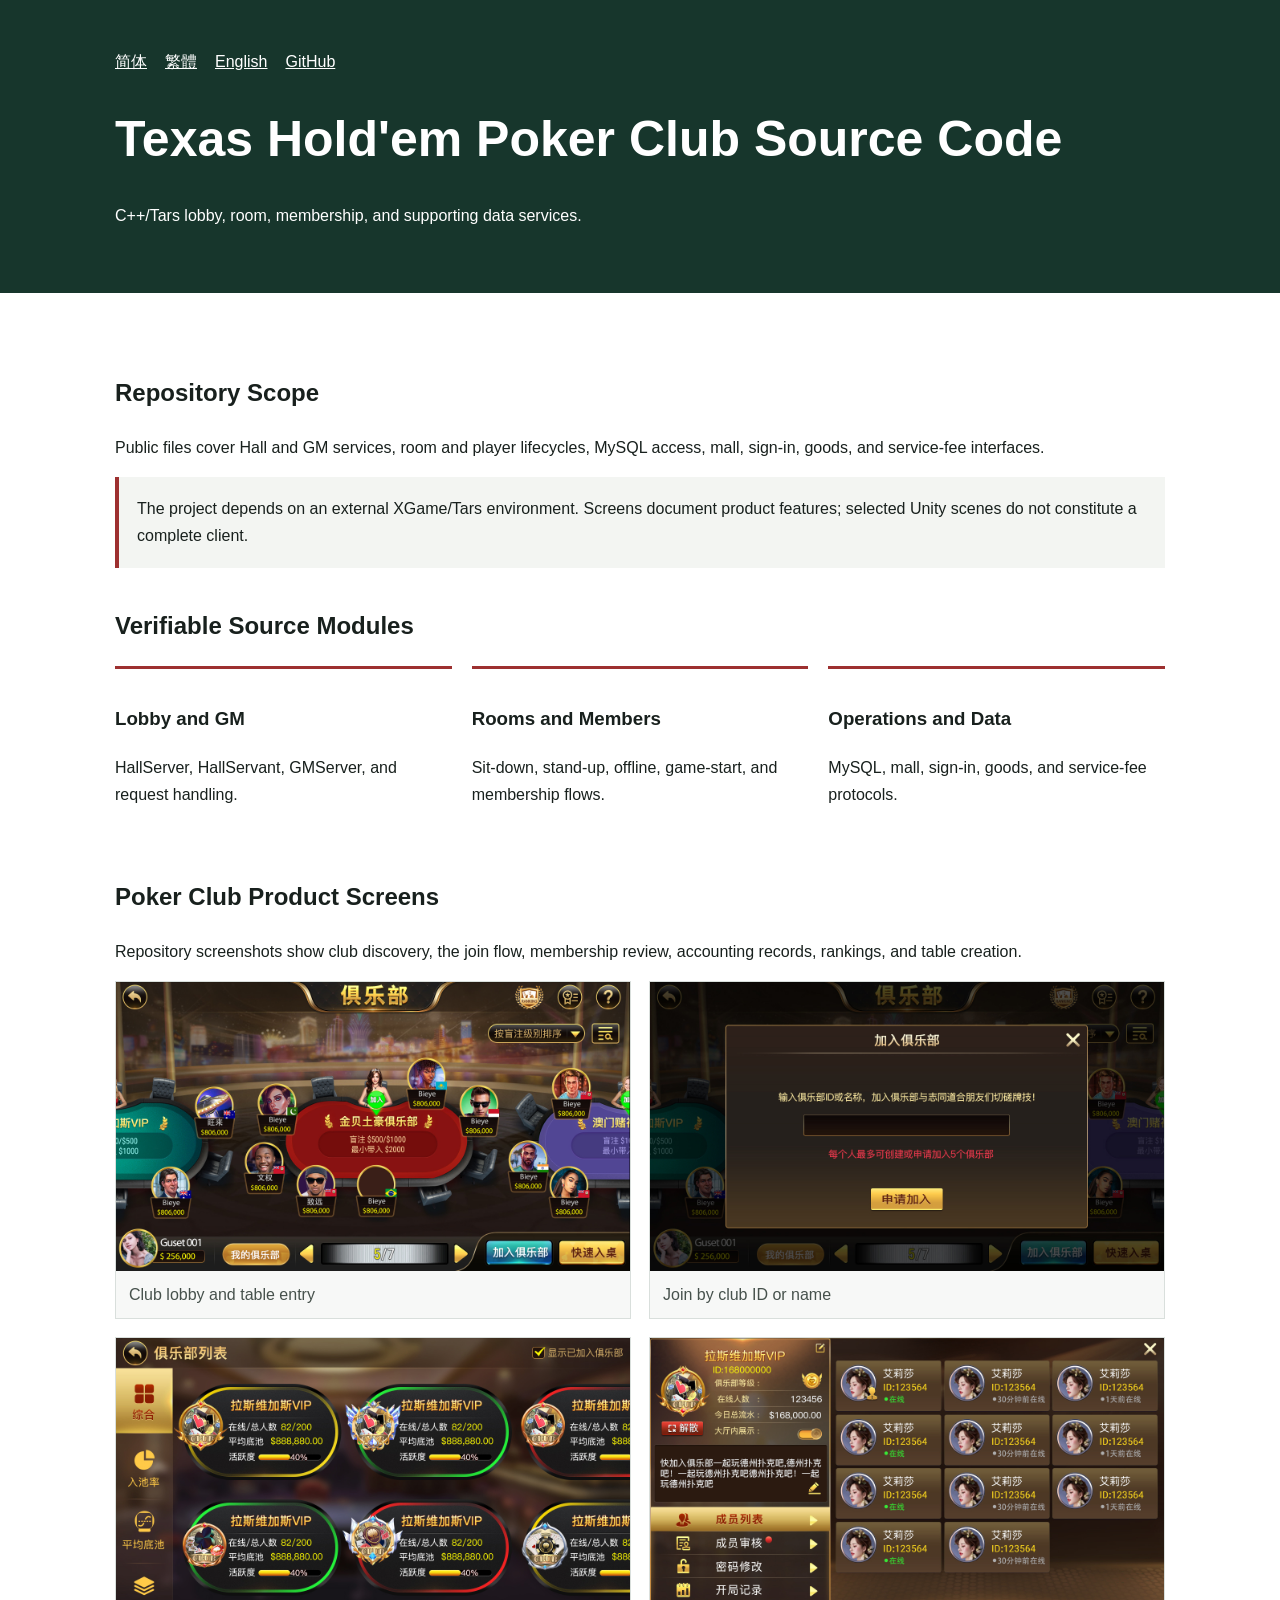
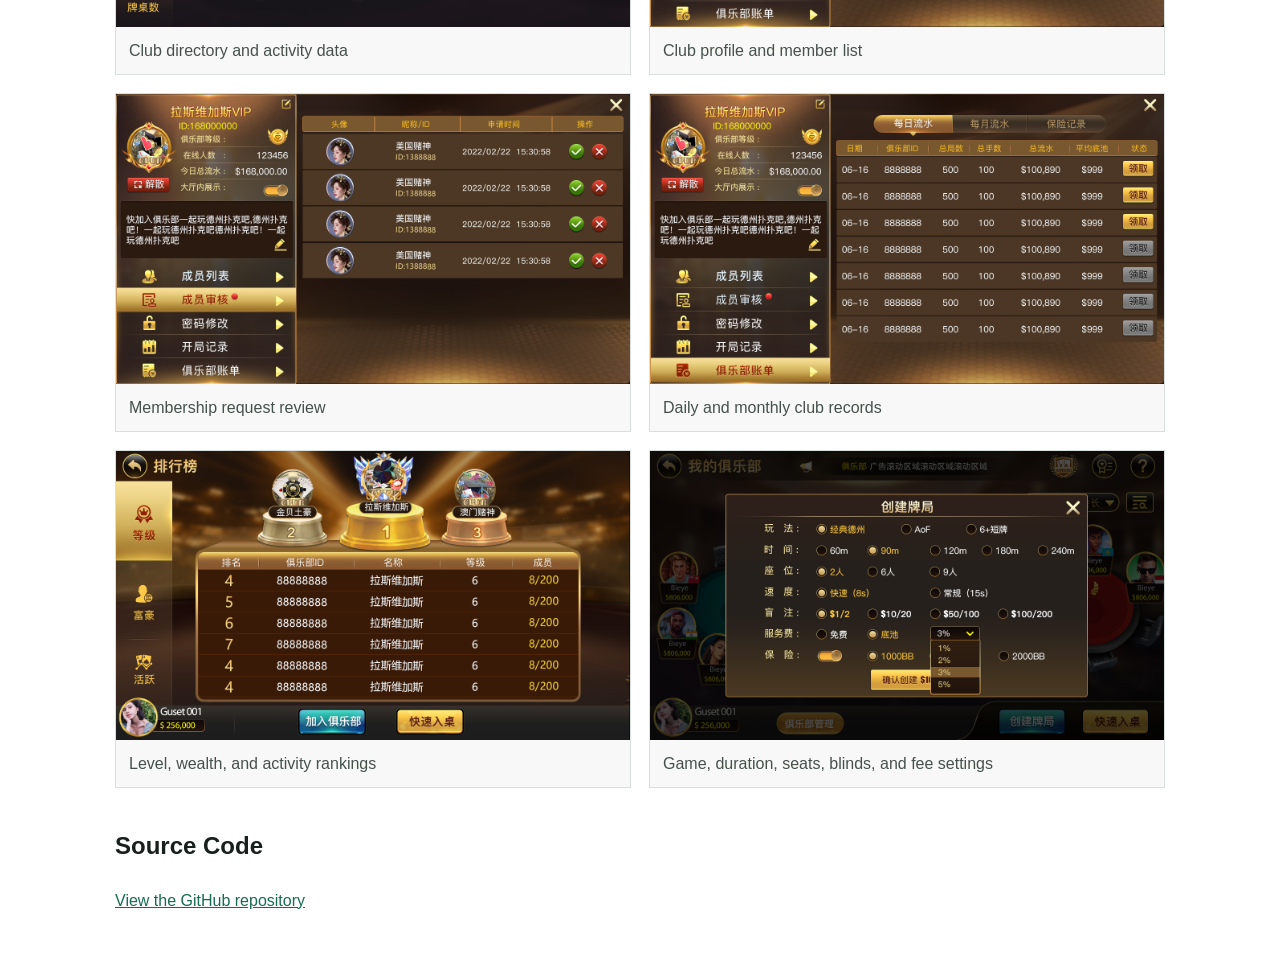
==== docs/en/index.html @ e35bd9e3 "Add files via upload" ====
<!doctype html>
<html lang="en"><head><meta charset="utf-8"><meta name="viewport" content="width=device-width,initial-scale=1"><title>Texas Hold'em Poker Club Source Code - C++ Tars Services</title><meta name="description" content="Texas Hold'em poker club source code with product screens for club discovery, member review, accounting, rankings and table creation, plus C++/Tars and MySQL services."><meta name="robots" content="index,follow,max-image-preview:large"><link rel="canonical" href="https://masterai-top.github.io/TexasHoldem-Club-Source/en/"><link rel="alternate" hreflang="zh-CN" href="https://masterai-top.github.io/TexasHoldem-Club-Source/zh-cn/"><link rel="alternate" hreflang="zh-TW" href="https://masterai-top.github.io/TexasHoldem-Club-Source/zh-tw/"><link rel="alternate" hreflang="en" href="https://masterai-top.github.io/TexasHoldem-Club-Source/en/"><link rel="alternate" hreflang="x-default" href="https://masterai-top.github.io/TexasHoldem-Club-Source/zh-cn/"><link rel="stylesheet" href="../styles.css"><meta property="og:type" content="website"><meta property="og:title" content="Texas Hold'em Poker Club Source Code"><meta property="og:image" content="https://masterai-top.github.io/TexasHoldem-Club-Source/assets/screenshots/01.jpg"><script type="application/ld+json">{"@context":"https://schema.org","@type":"SoftwareSourceCode","name":"Texas Hold'em Poker Club Source Code","codeRepository":"https://github.com/masterai-top/TexasHoldem-Club-Source","url":"https://masterai-top.github.io/TexasHoldem-Club-Source/en/","programmingLanguage":["C++","Tars IDL"],"image":"https://masterai-top.github.io/TexasHoldem-Club-Source/assets/screenshots/01.jpg","inLanguage":"en"}</script></head>
<body><header><nav><a href="../zh-cn/">简体</a><a href="../zh-tw/">繁體</a><a href="../en/">English</a><a href="https://github.com/masterai-top/TexasHoldem-Club-Source">GitHub</a></nav><div class="wrap"><h1>Texas Hold'em Poker Club Source Code</h1><p>C++/Tars lobby, room, membership, and supporting data services.</p></div></header><main><section><h2>Repository Scope</h2><p>Public files cover Hall and GM services, room and player lifecycles, MySQL access, mall, sign-in, goods, and service-fee interfaces.</p><div class="note">The project depends on an external XGame/Tars environment. Screens document product features; selected Unity scenes do not constitute a complete client.</div></section><section><h2>Verifiable Source Modules</h2><div class="grid"><div class="item"><h3>Lobby and GM</h3><p>HallServer, HallServant, GMServer, and request handling.</p></div><div class="item"><h3>Rooms and Members</h3><p>Sit-down, stand-up, offline, game-start, and membership flows.</p></div><div class="item"><h3>Operations and Data</h3><p>MySQL, mall, sign-in, goods, and service-fee protocols.</p></div></div></section><section><h2>Poker Club Product Screens</h2><p>Repository screenshots show club discovery, the join flow, membership review, accounting records, rankings, and table creation.</p><div class="gallery"><figure><img src="../assets/screenshots/01.jpg" alt="Texas Holdem poker club lobby and club tables" loading="eager"><figcaption>Club lobby and table entry</figcaption></figure><figure><img src="../assets/screenshots/03.jpg" alt="Texas Holdem poker club join request screen" loading="lazy"><figcaption>Join by club ID or name</figcaption></figure><figure><img src="../assets/screenshots/04.jpg" alt="Poker club directory with activity data" loading="lazy"><figcaption>Club directory and activity data</figcaption></figure><figure><img src="../assets/screenshots/05.jpg" alt="Texas Holdem poker club member management" loading="lazy"><figcaption>Club profile and member list</figcaption></figure><figure><img src="../assets/screenshots/06.jpg" alt="Poker club membership approval interface" loading="lazy"><figcaption>Membership request review</figcaption></figure><figure><img src="../assets/screenshots/07.jpg" alt="Poker club accounting and activity records" loading="lazy"><figcaption>Daily and monthly club records</figcaption></figure><figure><img src="../assets/screenshots/10.jpg" alt="Texas Holdem poker club ranking screen" loading="lazy"><figcaption>Level, wealth, and activity rankings</figcaption></figure><figure><img src="../assets/screenshots/13.jpg" alt="Texas Holdem poker club table creation settings" loading="lazy"><figcaption>Game, duration, seats, blinds, and fee settings</figcaption></figure></div></section><section><h2>Source Code</h2><p><a href="https://github.com/masterai-top/TexasHoldem-Club-Source">View the GitHub repository</a></p></section></main></body></html>
---- docs/styles.css ----
body{margin:0;font:16px/1.7 Arial,"Microsoft YaHei",sans-serif;color:#18201d;background:#fff}header{padding:48px 22px;background:#17362c;color:#fff}nav,main,.wrap{max-width:1050px;margin:auto}nav a{color:#fff;margin-right:18px}h1{font-size:clamp(32px,5vw,50px);line-height:1.2;letter-spacing:0}h2{margin-top:38px;letter-spacing:0}main{padding:42px 22px}.grid{display:grid;grid-template-columns:repeat(3,1fr);gap:20px}.item{border-top:3px solid #9d3030;padding:15px 0}.note{background:#f3f5f2;border-left:4px solid #9d3030;padding:18px}.gallery{display:grid;grid-template-columns:repeat(2,minmax(0,1fr));gap:18px}.gallery figure{margin:0;border:1px solid #d9dfdc;background:#f7f8f7}.gallery img{display:block;width:100%;height:auto;aspect-ratio:16/9;object-fit:cover}.gallery figcaption{padding:10px 13px;color:#46514c}a{color:#176b52}@media(max-width:700px){.grid,.gallery{grid-template-columns:1fr}}
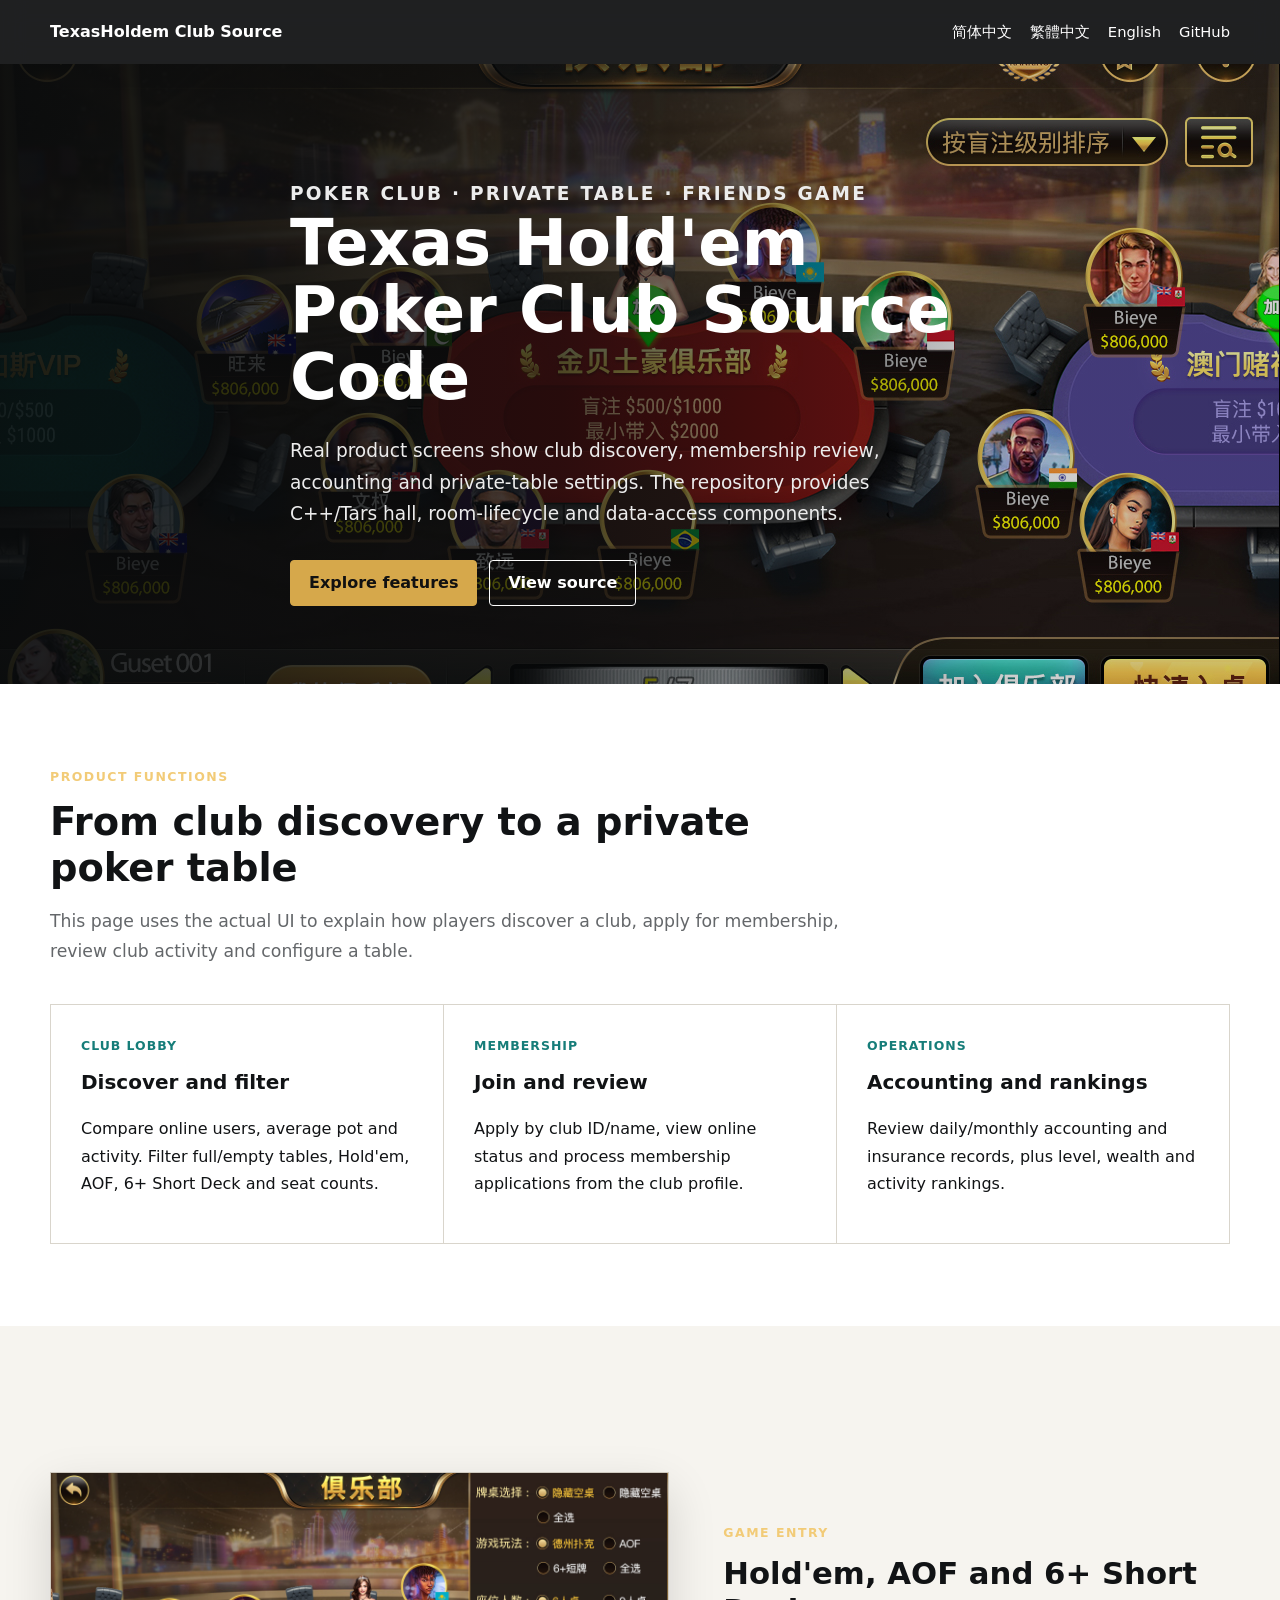
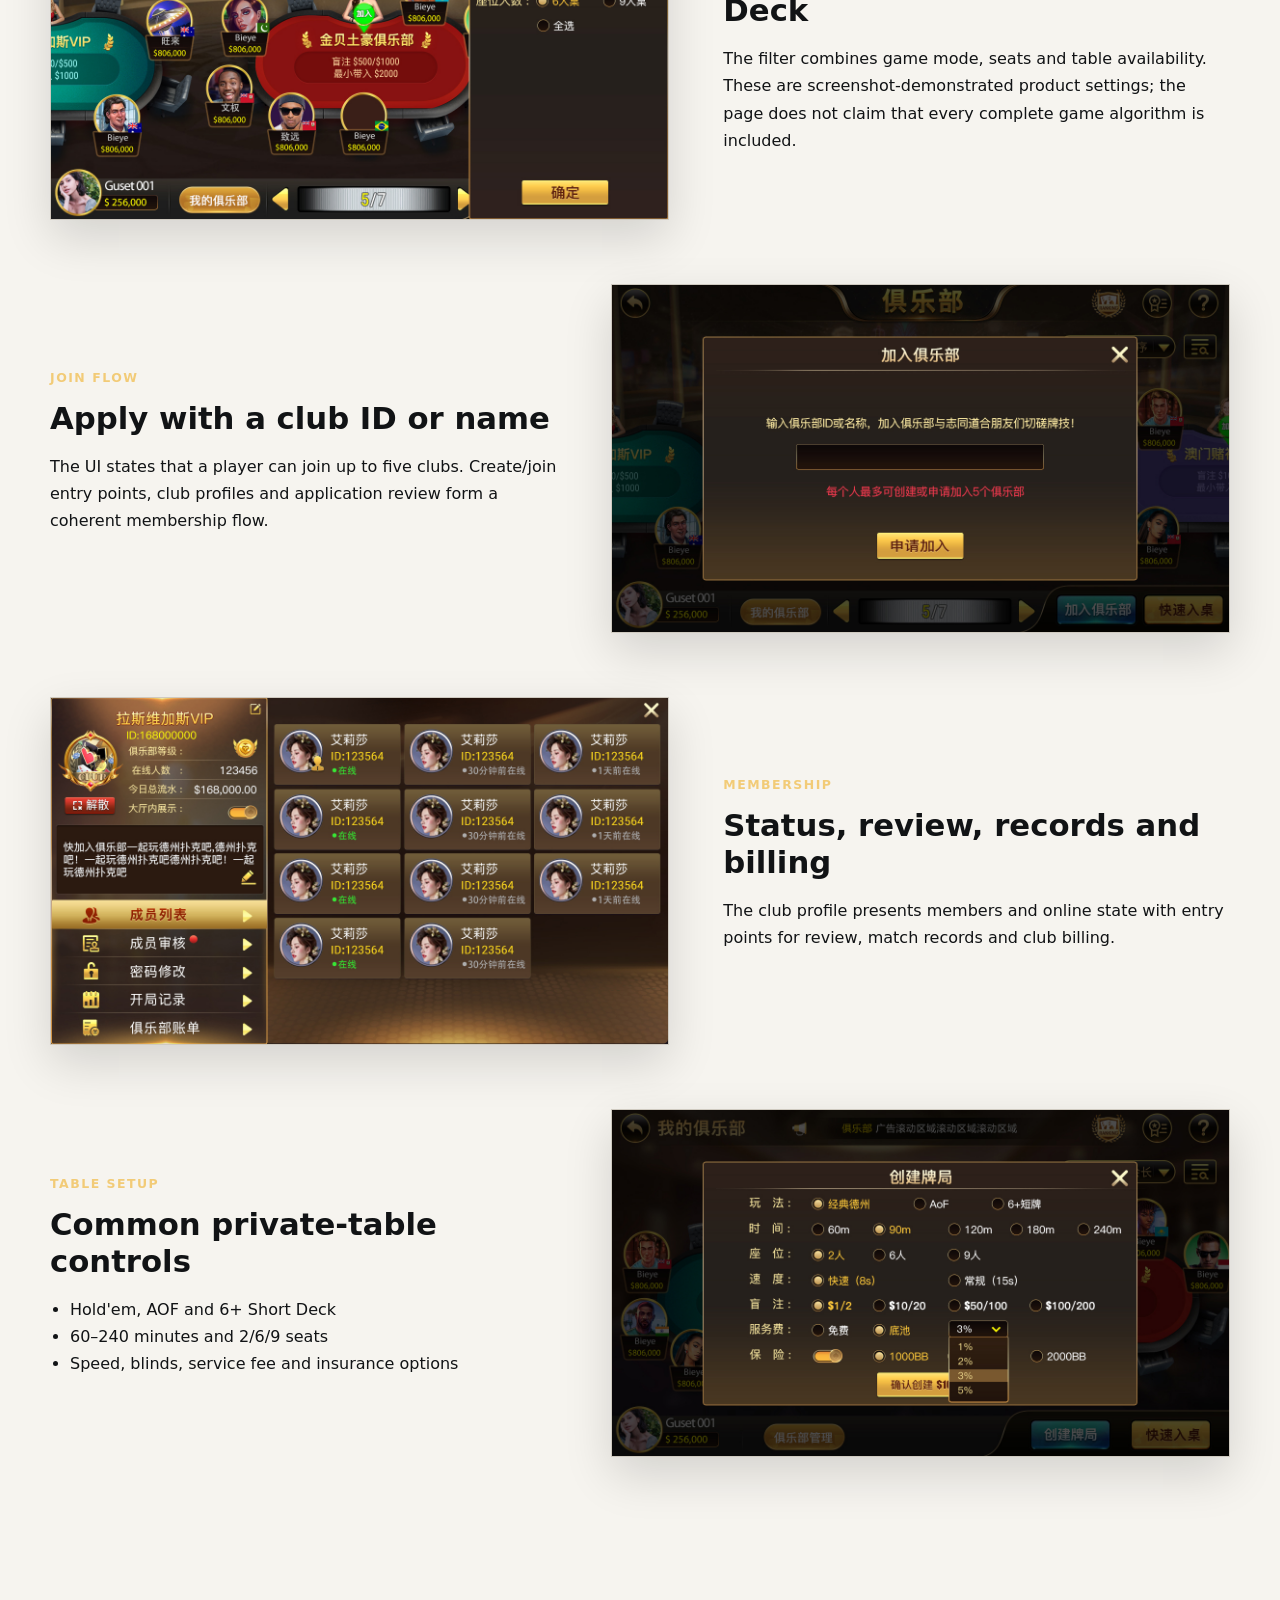
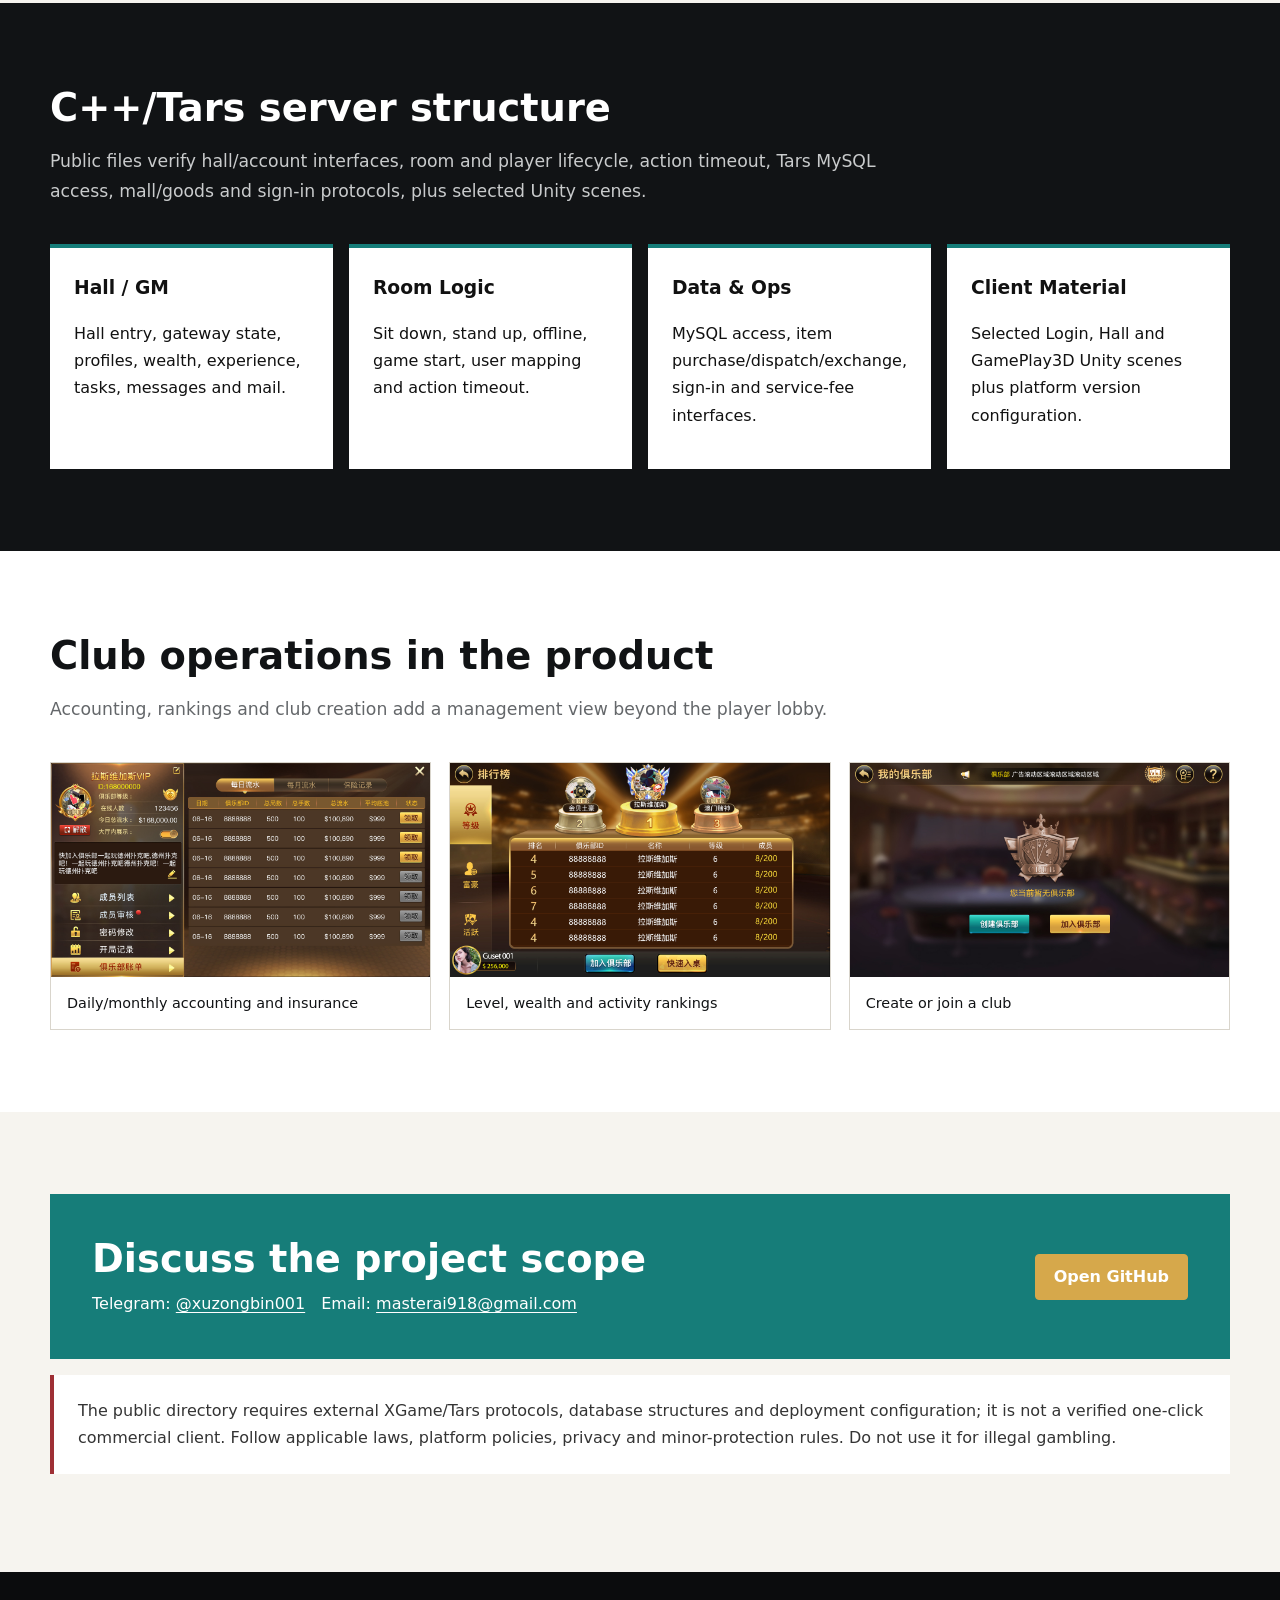
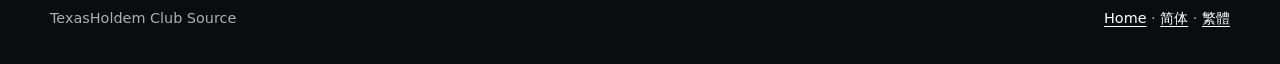
==== commit 8747b7db: "Add files via upload" ====
--- a/docs/en/index.html
+++ b/docs/en/index.html
@@ -1,3 +1,7 @@
-<!doctype html>
-<html lang="en"><head><meta charset="utf-8"><meta name="viewport" content="width=device-width,initial-scale=1"><title>Texas Hold'em Poker Club Source Code - C++ Tars Services</title><meta name="description" content="Texas Hold'em poker club source code with product screens for club discovery, member review, accounting, rankings and table creation, plus C++/Tars and MySQL services."><meta name="robots" content="index,follow,max-image-preview:large"><link rel="canonical" href="https://masterai-top.github.io/TexasHoldem-Club-Source/en/"><link rel="alternate" hreflang="zh-CN" href="https://masterai-top.github.io/TexasHoldem-Club-Source/zh-cn/"><link rel="alternate" hreflang="zh-TW" href="https://masterai-top.github.io/TexasHoldem-Club-Source/zh-tw/"><link rel="alternate" hreflang="en" href="https://masterai-top.github.io/TexasHoldem-Club-Source/en/"><link rel="alternate" hreflang="x-default" href="https://masterai-top.github.io/TexasHoldem-Club-Source/zh-cn/"><link rel="stylesheet" href="../styles.css"><meta property="og:type" content="website"><meta property="og:title" content="Texas Hold'em Poker Club Source Code"><meta property="og:image" content="https://masterai-top.github.io/TexasHoldem-Club-Source/assets/screenshots/01.jpg"><script type="application/ld+json">{"@context":"https://schema.org","@type":"SoftwareSourceCode","name":"Texas Hold'em Poker Club Source Code","codeRepository":"https://github.com/masterai-top/TexasHoldem-Club-Source","url":"https://masterai-top.github.io/TexasHoldem-Club-Source/en/","programmingLanguage":["C++","Tars IDL"],"image":"https://masterai-top.github.io/TexasHoldem-Club-Source/assets/screenshots/01.jpg","inLanguage":"en"}</script></head>
-<body><header><nav><a href="../zh-cn/">简体</a><a href="../zh-tw/">繁體</a><a href="../en/">English</a><a href="https://github.com/masterai-top/TexasHoldem-Club-Source">GitHub</a></nav><div class="wrap"><h1>Texas Hold'em Poker Club Source Code</h1><p>C++/Tars lobby, room, membership, and supporting data services.</p></div></header><main><section><h2>Repository Scope</h2><p>Public files cover Hall and GM services, room and player lifecycles, MySQL access, mall, sign-in, goods, and service-fee interfaces.</p><div class="note">The project depends on an external XGame/Tars environment. Screens document product features; selected Unity scenes do not constitute a complete client.</div></section><section><h2>Verifiable Source Modules</h2><div class="grid"><div class="item"><h3>Lobby and GM</h3><p>HallServer, HallServant, GMServer, and request handling.</p></div><div class="item"><h3>Rooms and Members</h3><p>Sit-down, stand-up, offline, game-start, and membership flows.</p></div><div class="item"><h3>Operations and Data</h3><p>MySQL, mall, sign-in, goods, and service-fee protocols.</p></div></div></section><section><h2>Poker Club Product Screens</h2><p>Repository screenshots show club discovery, the join flow, membership review, accounting records, rankings, and table creation.</p><div class="gallery"><figure><img src="../assets/screenshots/01.jpg" alt="Texas Holdem poker club lobby and club tables" loading="eager"><figcaption>Club lobby and table entry</figcaption></figure><figure><img src="../assets/screenshots/03.jpg" alt="Texas Holdem poker club join request screen" loading="lazy"><figcaption>Join by club ID or name</figcaption></figure><figure><img src="../assets/screenshots/04.jpg" alt="Poker club directory with activity data" loading="lazy"><figcaption>Club directory and activity data</figcaption></figure><figure><img src="../assets/screenshots/05.jpg" alt="Texas Holdem poker club member management" loading="lazy"><figcaption>Club profile and member list</figcaption></figure><figure><img src="../assets/screenshots/06.jpg" alt="Poker club membership approval interface" loading="lazy"><figcaption>Membership request review</figcaption></figure><figure><img src="../assets/screenshots/07.jpg" alt="Poker club accounting and activity records" loading="lazy"><figcaption>Daily and monthly club records</figcaption></figure><figure><img src="../assets/screenshots/10.jpg" alt="Texas Holdem poker club ranking screen" loading="lazy"><figcaption>Level, wealth, and activity rankings</figcaption></figure><figure><img src="../assets/screenshots/13.jpg" alt="Texas Holdem poker club table creation settings" loading="lazy"><figcaption>Game, duration, seats, blinds, and fee settings</figcaption></figure></div></section><section><h2>Source Code</h2><p><a href="https://github.com/masterai-top/TexasHoldem-Club-Source">View the GitHub repository</a></p></section></main></body></html>
+<!doctype html><html lang="en"><head><meta charset="utf-8"><meta name="viewport" content="width=device-width,initial-scale=1"><title>Poker Club Source Code | C++ Tars</title><meta name="description" content="Texas Holdem poker club source code with real screens for club discovery, membership review, accounting, rankings, private tables, AOF and short deck settings."><meta name="robots" content="index,follow,max-image-preview:large"><link rel="canonical" href="https://masterai-top.github.io/TexasHoldem-Club-Source/en/"><link rel="alternate" hreflang="zh-CN" href="https://masterai-top.github.io/TexasHoldem-Club-Source/zh-cn/"><link rel="alternate" hreflang="zh-TW" href="https://masterai-top.github.io/TexasHoldem-Club-Source/zh-tw/"><link rel="alternate" hreflang="en" href="https://masterai-top.github.io/TexasHoldem-Club-Source/en/"><link rel="alternate" hreflang="x-default" href="https://masterai-top.github.io/TexasHoldem-Club-Source/"><link rel="stylesheet" href="../assets/style.css"><meta property="og:title" content="Poker Club Source Code"><meta property="og:image" content="https://masterai-top.github.io/TexasHoldem-Club-Source/assets/screenshots/11.jpg"></head>
+<body><nav class="topbar"><div class="wrap"><a class="brand" href="../">TexasHoldem Club Source</a><div class="nav"><a href="../zh-cn/">简体中文</a><a href="../zh-tw/">繁體中文</a><a href="./">English</a><a href="https://github.com/masterai-top/TexasHoldem-Club-Source">GitHub</a></div></div></nav><header class="hero"><div class="wrap hero-content"><p class="eyebrow">Poker Club · Private Table · Friends Game</p><h1>Texas Hold'em Poker Club Source Code</h1><p>Real product screens show club discovery, membership review, accounting and private-table settings. The repository provides C++/Tars hall, room-lifecycle and data-access components.</p><div class="actions"><a class="button" href="#features">Explore features</a><a class="button secondary" href="https://github.com/masterai-top/TexasHoldem-Club-Source">View source</a></div></div></header>
+<main><section class="section white" id="features"><div class="wrap"><p class="eyebrow">Product Functions</p><h2>From club discovery to a private poker table</h2><p class="lead">This page uses the actual UI to explain how players discover a club, apply for membership, review club activity and configure a table.</p><div class="feature-grid"><article class="feature"><b>Club Lobby</b><h3>Discover and filter</h3><p>Compare online users, average pot and activity. Filter full/empty tables, Hold'em, AOF, 6+ Short Deck and seat counts.</p></article><article class="feature"><b>Membership</b><h3>Join and review</h3><p>Apply by club ID/name, view online status and process membership applications from the club profile.</p></article><article class="feature"><b>Operations</b><h3>Accounting and rankings</h3><p>Review daily/monthly accounting and insurance records, plus level, wealth and activity rankings.</p></article></div></div></section>
+<section class="section"><div class="wrap"><div class="story"><div class="story-media"><img src="../assets/screenshots/02.jpg" alt="Poker club Holdem AOF short deck and seat filters"></div><div class="story-copy"><p class="eyebrow">Game Entry</p><h3>Hold'em, AOF and 6+ Short Deck</h3><p>The filter combines game mode, seats and table availability. These are screenshot-demonstrated product settings; the page does not claim that every complete game algorithm is included.</p></div></div><div class="story reverse"><div class="story-media"><img src="../assets/screenshots/03.jpg" alt="Join a poker club by ID or name"></div><div class="story-copy"><p class="eyebrow">Join Flow</p><h3>Apply with a club ID or name</h3><p>The UI states that a player can join up to five clubs. Create/join entry points, club profiles and application review form a coherent membership flow.</p></div></div><div class="story"><div class="story-media"><img src="../assets/screenshots/05.jpg" alt="Poker club member list and management entries"></div><div class="story-copy"><p class="eyebrow">Membership</p><h3>Status, review, records and billing</h3><p>The club profile presents members and online state with entry points for review, match records and club billing.</p></div></div><div class="story reverse"><div class="story-media"><img src="../assets/screenshots/13.jpg" alt="Texas Holdem private table blinds seats and service fee settings"></div><div class="story-copy"><p class="eyebrow">Table Setup</p><h3>Common private-table controls</h3><ul><li>Hold'em, AOF and 6+ Short Deck</li><li>60–240 minutes and 2/6/9 seats</li><li>Speed, blinds, service fee and insurance options</li></ul></div></div></div></section>
+<section class="section dark"><div class="wrap"><h2>C++/Tars server structure</h2><p class="lead">Public files verify hall/account interfaces, room and player lifecycle, action timeout, Tars MySQL access, mall/goods and sign-in protocols, plus selected Unity scenes.</p><div class="architecture"><article class="layer"><h3>Hall / GM</h3><p>Hall entry, gateway state, profiles, wealth, experience, tasks, messages and mail.</p></article><article class="layer"><h3>Room Logic</h3><p>Sit down, stand up, offline, game start, user mapping and action timeout.</p></article><article class="layer"><h3>Data & Ops</h3><p>MySQL access, item purchase/dispatch/exchange, sign-in and service-fee interfaces.</p></article><article class="layer"><h3>Client Material</h3><p>Selected Login, Hall and GamePlay3D Unity scenes plus platform version configuration.</p></article></div></div></section>
+<section class="section white"><div class="wrap"><h2>Club operations in the product</h2><p class="lead">Accounting, rankings and club creation add a management view beyond the player lobby.</p><div class="gallery"><figure><img src="../assets/screenshots/07.jpg" alt="Poker club daily monthly accounting and insurance"><figcaption>Daily/monthly accounting and insurance</figcaption></figure><figure><img src="../assets/screenshots/10.jpg" alt="Poker club level wealth and activity rankings"><figcaption>Level, wealth and activity rankings</figcaption></figure><figure><img src="../assets/screenshots/12.jpg" alt="Create or join a Texas Holdem poker club"><figcaption>Create or join a club</figcaption></figure></div></div></section>
+<section class="section"><div class="wrap"><div class="contact"><div><h2>Discuss the project scope</h2><p>Telegram: <a href="https://t.me/xuzongbin001">@xuzongbin001</a>　Email: <a href="mailto:masterai918@gmail.com">masterai918@gmail.com</a></p></div><a class="button" href="https://github.com/masterai-top/TexasHoldem-Club-Source">Open GitHub</a></div><p class="scope">The public directory requires external XGame/Tars protocols, database structures and deployment configuration; it is not a verified one-click commercial client. Follow applicable laws, platform policies, privacy and minor-protection rules. Do not use it for illegal gambling.</p></div></section></main><footer class="footer"><div class="wrap"><span>TexasHoldem Club Source</span><span><a href="../">Home</a> · <a href="../zh-cn/">简体</a> · <a href="../zh-tw/">繁體</a></span></div></footer></body></html>
--- a/docs/assets/style.css
+++ b/docs/assets/style.css
@@ -0,0 +1 @@
+:root{--ink:#111315;--paper:#f6f4ef;--white:#fff;--gold:#d6a84b;--teal:#167d79;--red:#9e2f35;--muted:#64676a;--line:#d9d5cc;--max:1180px}*{box-sizing:border-box}html{scroll-behavior:smooth}body{margin:0;background:var(--paper);color:var(--ink);font-family:Inter,"Noto Sans SC","Noto Sans TC",system-ui,-apple-system,"Segoe UI",sans-serif;line-height:1.7}a{color:var(--teal);text-decoration-thickness:1px;text-underline-offset:3px}img{display:block;max-width:100%}.wrap{width:min(var(--max),calc(100% - 40px));margin:auto}.topbar{position:sticky;top:0;z-index:20;background:rgba(17,19,21,.94);backdrop-filter:blur(12px);color:#fff}.topbar .wrap{min-height:64px;display:flex;align-items:center;justify-content:space-between;gap:24px}.brand{color:#fff;text-decoration:none;font-weight:800}.nav{display:flex;align-items:center;gap:18px;flex-wrap:wrap}.nav a{color:#fff;text-decoration:none;font-size:.92rem}.hero{min-height:620px;display:grid;align-items:end;color:#fff;background:linear-gradient(90deg,rgba(9,11,12,.92) 0%,rgba(9,11,12,.72) 44%,rgba(9,11,12,.2) 78%),url("screenshots/01.jpg") center/cover no-repeat}.hero-content{max-width:700px;padding:90px 0 78px}.eyebrow{margin:0 0 12px;color:#f2cb77;font-size:.78rem;font-weight:800;text-transform:uppercase;letter-spacing:.12em}.hero h1{margin:0;max-width:680px;font-size:clamp(2.35rem,5vw,5rem);line-height:1.05;letter-spacing:0}.hero p{max-width:650px;margin:24px 0 0;font-size:1.16rem;color:#ececec}.actions{display:flex;gap:12px;flex-wrap:wrap;margin-top:30px}.button{display:inline-flex;align-items:center;justify-content:center;min-height:46px;padding:0 18px;border:1px solid var(--gold);background:var(--gold);color:#111;text-decoration:none;font-weight:800;border-radius:4px}.button.secondary{background:transparent;color:#fff;border-color:#fff}.section{padding:82px 0}.section.white{background:#fff}.section.dark{background:var(--ink);color:#fff}.section h2{max-width:820px;margin:0 0 16px;font-size:clamp(1.85rem,3vw,3rem);line-height:1.2;letter-spacing:0}.lead{max-width:840px;margin:0 0 38px;color:var(--muted);font-size:1.08rem}.dark .lead{color:#c9cbcc}.feature-grid{display:grid;grid-template-columns:repeat(3,1fr);gap:1px;background:var(--line);border:1px solid var(--line)}.feature{min-height:220px;padding:30px;background:#fff}.feature b{display:block;color:var(--teal);font-size:.78rem;text-transform:uppercase;letter-spacing:.08em}.feature h3{margin:9px 0;font-size:1.25rem}.story{display:grid;grid-template-columns:1.1fr .9fr;gap:54px;align-items:center;margin:64px 0}.story.reverse{grid-template-columns:.9fr 1.1fr}.story.reverse .story-media{order:2}.story-media{position:relative}.story-media img{width:100%;aspect-ratio:16/9;object-fit:cover;border:1px solid #cfcac0;box-shadow:0 18px 45px rgba(0,0,0,.14)}.story-copy h3{margin:0 0 12px;font-size:clamp(1.55rem,2.4vw,2.3rem);line-height:1.2}.story-copy ul{padding-left:20px}.metric-row{display:grid;grid-template-columns:repeat(4,1fr);border-top:1px solid #343638;border-bottom:1px solid #343638}.metric{padding:28px 18px;border-right:1px solid #343638}.metric:last-child{border:0}.metric strong{display:block;color:#f2cb77;font-size:1.65rem}.architecture{display:grid;grid-template-columns:repeat(4,1fr);gap:16px}.layer{padding:24px;border-top:4px solid var(--teal);background:#fff;color:#111}.layer h3{margin:0 0 10px}.scope{padding:22px 24px;border-left:4px solid var(--red);background:#fff;color:#343434}.contact{display:grid;grid-template-columns:1fr auto;align-items:center;gap:30px;padding:42px;background:var(--teal);color:#fff}.contact h2{margin:0 0 8px}.contact p{margin:0}.contact a{color:#fff}.gallery{display:grid;grid-template-columns:repeat(3,1fr);gap:18px}.gallery figure{margin:0;background:#fff;border:1px solid var(--line)}.gallery img{width:100%;aspect-ratio:16/9;object-fit:cover}.gallery figcaption{padding:14px 16px;font-size:.9rem}.footer{padding:34px 0;background:#0b0c0d;color:#adb0b2;font-size:.9rem}.footer .wrap{display:flex;justify-content:space-between;gap:20px;flex-wrap:wrap}.footer a{color:#fff}@media(max-width:850px){.topbar{position:static}.topbar .wrap{padding:12px 0;align-items:flex-start;flex-direction:column;gap:8px}.nav{gap:12px}.hero{min-height:560px;background-position:62% center}.hero-content{padding:74px 0 54px}.feature-grid,.architecture,.gallery{grid-template-columns:1fr 1fr}.story,.story.reverse{grid-template-columns:1fr;gap:26px}.story.reverse .story-media{order:0}.metric-row{grid-template-columns:1fr 1fr}.contact{grid-template-columns:1fr}}@media(max-width:540px){.wrap{width:min(100% - 24px,var(--max))}.hero{min-height:520px}.hero h1{font-size:2.25rem}.section{padding:58px 0}.feature-grid,.architecture,.gallery{grid-template-columns:1fr}.metric-row{grid-template-columns:1fr}.metric{border-right:0;border-bottom:1px solid #343638}.contact{padding:28px 20px}.nav a{font-size:.82rem}.button{width:100%}}
